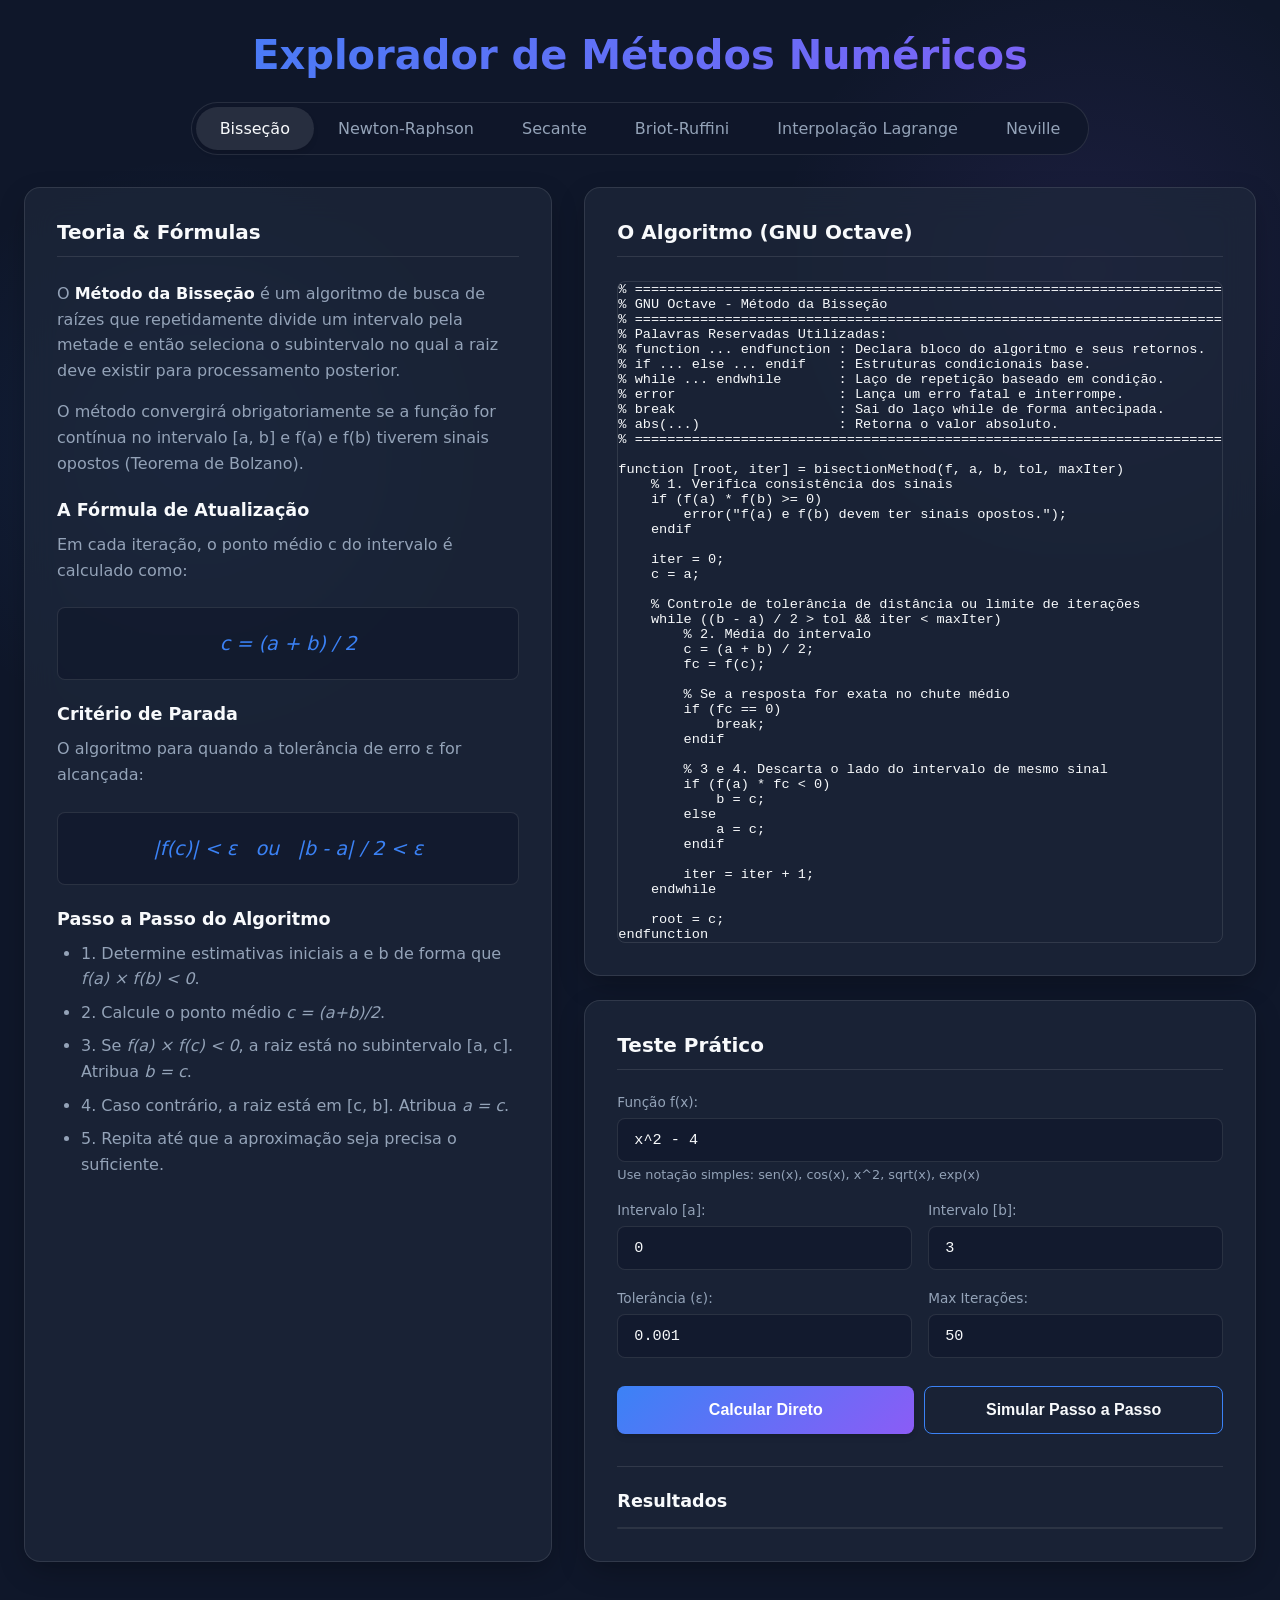
==== index.html @ 8c528873 "first commit" ====
<!DOCTYPE html>
<html lang="pt-BR">

<head>
    <meta charset="UTF-8">
    <meta name="viewport" content="width=device-width, initial-scale=1.0">
    <title>Métodos Numéricos (Offline)</title>
    <!-- Custom CSS -->
    <link rel="stylesheet" href="style.css">
</head>

<body>
    <header class="app-header">
        <h1>Explorador de Métodos Numéricos</h1>
        <nav class="method-selector">
            <button class="active" data-method="bisection">Bisseção</button>
            <button data-method="newton">Newton-Raphson</button>
            <button data-method="secant">Secante</button>
            <button data-method="briot-ruffini">Briot-Ruffini</button>
            <button data-method="lagrange">Interpolação Lagrange</button>
            <button data-method="neville">Neville</button>
        </nav>
    </header>

    <main class="app-container">
        <!-- Left Panel: Theory & Formula -->
        <section class="panel theory-panel glass-panel">
            <h2>Teoria & Fórmulas</h2>
            <div id="theory-content">
                <!-- Content injected by JS -->
            </div>
        </section>

        <!-- Right Panel: Code & Playground -->
        <section class="panel practice-panel">
            <div class="code-container glass-panel">
                <h2>O Algoritmo (GNU Octave)</h2>
                <pre><code id="code-block" class="language-matlab">
// Code injected by JS
                </code></pre>
            </div>

            <div class="playground glass-panel">
                <h2>Teste Prático</h2>
                <form id="calc-form">
                    <div class="input-group" id="func-input-group" style="flex: 1 1 100%;">
                        <label for="func-input">Função f(x):</label>
                        <input type="text" id="func-input" value="x^2 - 4" required placeholder="ex: x^2 - 4">
                        <small style="color: var(--text-secondary); margin-top: 5px; font-size: 0.8rem;">Use notação
                            simples: sen(x), cos(x), x^2, sqrt(x), exp(x)</small>
                    </div>

                    <!-- Bisection Inputs -->
                    <div id="bisection-inputs" class="input-set input-row">
                        <div class="input-group">
                            <label for="interval-a">Intervalo [a]:</label>
                            <input type="number" step="any" id="interval-a" value="0" required>
                        </div>
                        <div class="input-group">
                            <label for="interval-b">Intervalo [b]:</label>
                            <input type="number" step="any" id="interval-b" value="3" required>
                        </div>
                    </div>

                    <!-- Newton Inputs -->
                    <div id="newton-inputs" class="input-set input-row hidden">
                        <div class="input-group">
                            <label for="initial-guess">Chute Inicial x<sub>0</sub>:</label>
                            <input type="number" step="any" id="initial-guess" value="3">
                        </div>
                    </div>

                    <!-- Secant Inputs -->
                    <div id="secant-inputs" class="input-set input-row hidden">
                        <div class="input-group">
                            <label for="secant-x0">x<sub>0</sub>:</label>
                            <input type="number" step="any" id="secant-x0" value="0">
                        </div>
                        <div class="input-group">
                            <label for="secant-x1">x<sub>1</sub>:</label>
                            <input type="number" step="any" id="secant-x1" value="3">
                        </div>
                    </div>

                    <!-- Briot-Ruffini Inputs -->
                    <div id="briot-ruffini-inputs" class="input-set input-row hidden">
                        <div class="input-group" style="flex: 1 1 100%;">
                            <label for="br-coeffs">Coeficientes de P(x), do maior grau para o menor, separados por
                                vírgula:</label>
                            <input type="text" id="br-coeffs" value="1, -5, 6"
                                placeholder="ex: 1, -5, 6 para x² - 5x + 6 = 0">
                        </div>
                        <div class="input-group">
                            <label for="br-a">Raiz a testar (x = a):</label>
                            <input type="number" step="any" id="br-a" value="2">
                        </div>
                    </div>

                    <!-- Lagrange Inputs -->
                    <div id="lagrange-inputs" class="input-set input-row hidden">
                        <div class="input-group" style="flex: 1 1 100%;">
                            <label for="lagrange-points">Pontos conhecidos (x,y separados por ;):</label>
                            <input type="text" id="lagrange-points" value="-1,4; 0,1; 2,-1"
                                placeholder="ex: 1,2; 2,4; 3,9">
                        </div>
                        <div class="input-group">
                            <label for="lagrange-x">Valor alvo de x:</label>
                            <input type="number" step="any" id="lagrange-x" value="1">
                        </div>
                    </div>

                    <!-- Neville Inputs -->
                    <div id="neville-inputs" class="input-set input-row hidden">
                        <div class="input-group" style="flex: 1 1 100%;">
                            <label for="neville-points">Pontos conhecidos (x,y separados por ;):</label>
                            <input type="text" id="neville-points" value="-1,4; 0,1; 2,-1"
                                placeholder="ex: 1,2; 2,4; 3,9">
                        </div>
                        <div class="input-group">
                            <label for="neville-x">Valor alvo de x:</label>
                            <input type="number" step="any" id="neville-x" value="1">
                        </div>
                    </div>

                    <div class="input-row">
                        <div class="input-group">
                            <label for="tolerance">Tolerância (&epsilon;):</label>
                            <input type="number" step="any" id="tolerance" value="0.001" required>
                        </div>
                        <div class="input-group">
                            <label for="max-iter">Max Iterações:</label>
                            <input type="number" id="max-iter" value="50" required>
                        </div>
                    </div>

                    <div class="button-row" style="display: flex; gap: 10px;">
                        <button type="submit" id="btn-calc" class="btn-primary" style="flex: 1;">Calcular
                            Direto</button>
                        <button type="button" id="btn-simulate" class="btn-secondary" style="flex: 1;">Simular Passo a
                            Passo</button>
                    </div>
                </form>

                <div class="results-container">
                    <h3>Resultados</h3>
                    <div id="final-result" class="final-result"></div>

                    <!-- View de Tabela Convencional -->
                    <div id="table-view" class="table-scroller">
                        <table id="results-table">
                            <thead>
                                <!-- Headers injected by JS -->
                            </thead>
                            <tbody>
                                <!-- Rows injected by JS -->
                            </tbody>
                        </table>
                    </div>

                    <!-- View do Simulador Passo a Passo -->
                    <div id="simulator-view" class="simulator-container hidden">
                        <div class="sim-header">
                            <h4 id="sim-step-title">Passo 1/N</h4>
                            <button type="button" id="btn-stop-sim" class="btn-secondary"
                                style="padding: 2px 8px; font-size: 0.8rem;">Sair Simulação</button>
                        </div>
                        <div id="sim-content" class="sim-content">
                            <!-- JS injects the step detail here -->
                        </div>
                        <div class="sim-controls">
                            <button type="button" id="btn-sim-prev" class="btn-secondary" disabled>Anterior</button>
                            <button type="button" id="btn-sim-next" class="btn-primary">Próximo</button>
                        </div>
                    </div>
                </div>
            </div>
        </section>
    </main>
    <!-- JS Modules (ordem importa: parser → métodos → app) -->
    <script src="js/parser.js"></script>
    <script src="js/bisection.js"></script>
    <script src="js/newton.js"></script>
    <script src="js/secant.js"></script>
    <script src="js/briot_ruffini.js"></script>
    <script src="js/lagrange.js"></script>
    <script src="js/neville.js"></script>
    <script src="js/app.js"></script>
</body>

</html>
---- style.css ----
:root {
    --bg-color: #0f172a;
    --panel-bg: rgba(30, 41, 59, 0.7);
    --panel-border: rgba(255, 255, 255, 0.1);
    --text-primary: #f8fafc;
    --text-secondary: #94a3b8;
    --accent: #3b82f6;
    --accent-hover: #2563eb;
    --accent-gradient: linear-gradient(135deg, #3b82f6, #8b5cf6);
    --success: #10b981;
    --danger: #ef4444;
}

* {
    box-sizing: border-box;
    margin: 0;
    padding: 0;
}

body {
    font-family: system-ui, -apple-system, sans-serif;
    background-color: var(--bg-color);
    color: var(--text-primary);
    min-height: 100vh;
    display: flex;
    flex-direction: column;
    padding: 2rem 1.5rem;
    background-image:
        radial-gradient(circle at 15% 50%, rgba(59, 130, 246, 0.1), transparent 25%),
        radial-gradient(circle at 85% 30%, rgba(139, 92, 246, 0.1), transparent 25%);
    background-attachment: fixed;
}

.app-header {
    text-align: center;
    margin-bottom: 2rem;
}

.app-header h1 {
    font-size: 2.5rem;
    font-weight: 700;
    margin-bottom: 1.5rem;
    background: var(--accent-gradient);
    -webkit-background-clip: text;
    -webkit-text-fill-color: transparent;
}

.method-selector {
    display: inline-flex;
    background: rgba(15, 23, 42, 0.8);
    border-radius: 9999px;
    padding: 0.25rem;
    border: 1px solid var(--panel-border);
}

.method-selector button {
    background: transparent;
    border: none;
    color: var(--text-secondary);
    padding: 0.75rem 1.5rem;
    font-size: 1rem;
    font-weight: 500;
    border-radius: 9999px;
    cursor: pointer;
    transition: all 0.3s ease;
    font-family: inherit;
}

.method-selector button:hover {
    color: var(--text-primary);
}

.method-selector button.active {
    background: var(--panel-border);
    color: var(--text-primary);
    box-shadow: 0 4px 6px -1px rgba(0, 0, 0, 0.1);
}

.app-container {
    display: grid;
    grid-template-columns: 1fr 1fr;
    gap: 2rem;
    max-width: 1400px;
    margin: 0 auto;
    width: 100%;
}

.glass-panel {
    background: var(--panel-bg);
    backdrop-filter: blur(16px);
    -webkit-backdrop-filter: blur(16px);
    border: 1px solid var(--panel-border);
    border-radius: 1rem;
    padding: 2rem;
    box-shadow: 0 10px 30px -5px rgba(0, 0, 0, 0.3);
}

h2 {
    font-size: 1.25rem;
    font-weight: 600;
    margin-bottom: 1.5rem;
    color: var(--text-primary);
    border-bottom: 1px solid var(--panel-border);
    padding-bottom: 0.75rem;
    display: flex;
    align-items: center;
    gap: 0.5rem;
}

h3 {
    font-size: 1.1rem;
    margin-bottom: 1rem;
}

/* Form Styles */
.input-row {
    display: flex;
    gap: 1rem;
    flex-wrap: wrap;
}

.input-group {
    display: flex;
    flex-direction: column;
    margin-bottom: 1.25rem;
    flex: 1;
    min-width: 140px;
}

label {
    font-size: 0.85rem;
    font-weight: 500;
    color: var(--text-secondary);
    margin-bottom: 0.5rem;
}

input {
    background: rgba(15, 23, 42, 0.6);
    border: 1px solid var(--panel-border);
    border-radius: 0.5rem;
    padding: 0.75rem 1rem;
    color: var(--text-primary);
    font-family: monospace;
    font-size: 0.95rem;
    transition: all 0.3s;
}

input:focus {
    outline: none;
    border-color: var(--accent);
    box-shadow: 0 0 0 2px rgba(59, 130, 246, 0.2);
}

.btn-primary {
    background: var(--accent-gradient);
    border: none;
    border-radius: 0.5rem;
    color: white;
    padding: 0.875rem 1.5rem;
    font-size: 1rem;
    font-weight: 600;
    cursor: pointer;
    width: 100%;
    margin-top: 0.5rem;
    transition: all 0.2s;
    box-shadow: 0 4px 6px -1px rgba(0, 0, 0, 0.1), 0 2px 4px -1px rgba(0, 0, 0, 0.06);
}

.btn-primary:hover {
    opacity: 0.9;
    transform: translateY(-1px);
    box-shadow: 0 10px 15px -3px rgba(0, 0, 0, 0.1), 0 4px 6px -2px rgba(0, 0, 0, 0.05);
}

.btn-primary:active {
    transform: translateY(1px);
}

.btn-secondary {
    background: transparent;
    border: 1px solid var(--accent);
    border-radius: 0.5rem;
    color: var(--text-primary);
    padding: 0.875rem 1.5rem;
    font-size: 1rem;
    font-weight: 600;
    cursor: pointer;
    width: 100%;
    margin-top: 0.5rem;
    transition: all 0.2s;
}

.btn-secondary:hover:not(:disabled) {
    background: rgba(59, 130, 246, 0.1);
    transform: translateY(-1px);
}

.btn-secondary:active:not(:disabled) {
    transform: translateY(1px);
}

/* Table */
.results-container {
    margin-top: 2rem;
    border-top: 1px solid var(--panel-border);
    padding-top: 1.5rem;
}

.table-scroller {
    overflow-x: auto;
    border-radius: 0.5rem;
    border: 1px solid var(--panel-border);
    background: rgba(15, 23, 42, 0.4);
}

table {
    width: 100%;
    border-collapse: collapse;
    font-family: monospace;
    font-size: 0.85rem;
}

th,
td {
    padding: 0.75rem 1rem;
    text-align: right;
    border-bottom: 1px solid var(--panel-border);
    white-space: nowrap;
}

th {
    background: rgba(255, 255, 255, 0.05);
    font-weight: 600;
    color: var(--text-secondary);
}

tr:last-child td {
    border-bottom: none;
}

tr:nth-child(even) {
    background: rgba(255, 255, 255, 0.02);
}

.final-result {
    margin-bottom: 1rem;
    padding: 1rem;
    background: rgba(16, 185, 129, 0.1);
    border: 1px solid rgba(16, 185, 129, 0.2);
    border-radius: 0.5rem;
    color: var(--success);
    font-weight: 600;
    display: none;
    text-align: center;
    font-size: 1.1rem;
}

.final-result.error {
    background: rgba(239, 68, 68, 0.1);
    border-color: rgba(239, 68, 68, 0.2);
    color: var(--danger);
    font-size: 0.95rem;
    text-align: left;
}

.hidden {
    display: none !important;
}

/* Code Block */
pre {
    margin: 0;
    border-radius: 0.5rem;
    border: 1px solid var(--panel-border);
    overflow-x: auto;
}

code {
    font-family: monospace;
    font-size: 0.85rem;
    border-radius: 0.5rem;
}

.practice-panel {
    display: flex;
    flex-direction: column;
    gap: 1.5rem;
}

/* Theory Content */
.theory-block {
    animation: fadeIn 0.4s ease-out;
}

.theory-block p {
    margin-bottom: 1rem;
    line-height: 1.6;
    color: var(--text-secondary);
}

.theory-block strong {
    color: var(--text-primary);
}

.theory-block .formula-box {
    background: rgba(15, 23, 42, 0.6);
    padding: 1.5rem;
    border-radius: 0.5rem;
    border: 1px solid var(--panel-border);
    margin: 1.5rem 0;
    text-align: center;
    font-size: 1.2rem;
    overflow-x: auto;
    color: var(--accent);
}

.theory-block h3 {
    margin: 1.5rem 0 0.75rem;
    color: var(--text-primary);
    font-size: 1.1rem;
}

.theory-block ul {
    margin-left: 1.5rem;
    margin-bottom: 1.5rem;
    color: var(--text-secondary);
    line-height: 1.6;
}

.theory-block li {
    margin-bottom: 0.5rem;
}

@keyframes fadeIn {
    from {
        opacity: 0;
        transform: translateY(10px);
    }

    to {
        opacity: 1;
        transform: translateY(0);
    }
}

/* Simulator View */
.simulator-container {
    background: rgba(30, 41, 59, 0.4);
    border: 1px solid var(--panel-border);
    border-radius: 8px;
    padding: 15px;
    margin-top: 10px;
    display: flex;
    flex-direction: column;
    gap: 15px;
}

.simulator-container.hidden {
    display: none;
}

.sim-header {
    display: flex;
    justify-content: space-between;
    align-items: center;
    border-bottom: 1px solid var(--panel-border);
    padding-bottom: 10px;
}

.sim-header h4 {
    margin: 0;
    color: var(--accent);
}

.sim-content {
    min-height: 150px;
    background: rgba(15, 23, 42, 0.5);
    padding: 15px;
    border-radius: 6px;
    font-size: 0.95rem;
    line-height: 1.6;
}

.sim-content .formula-box {
    margin: 10px 0;
    font-size: 1.1em;
}

.sim-controls {
    display: flex;
    justify-content: space-between;
    gap: 10px;
}

.sim-controls button {
    flex: 1;
}

.sim-controls button:disabled {
    opacity: 0.5;
    cursor: not-allowed;
}

.highlight-val {
    color: var(--primary);
    font-weight: bold;
}

@media (max-width: 1024px) {
    .app-container {
        grid-template-columns: 1fr;
    }
}
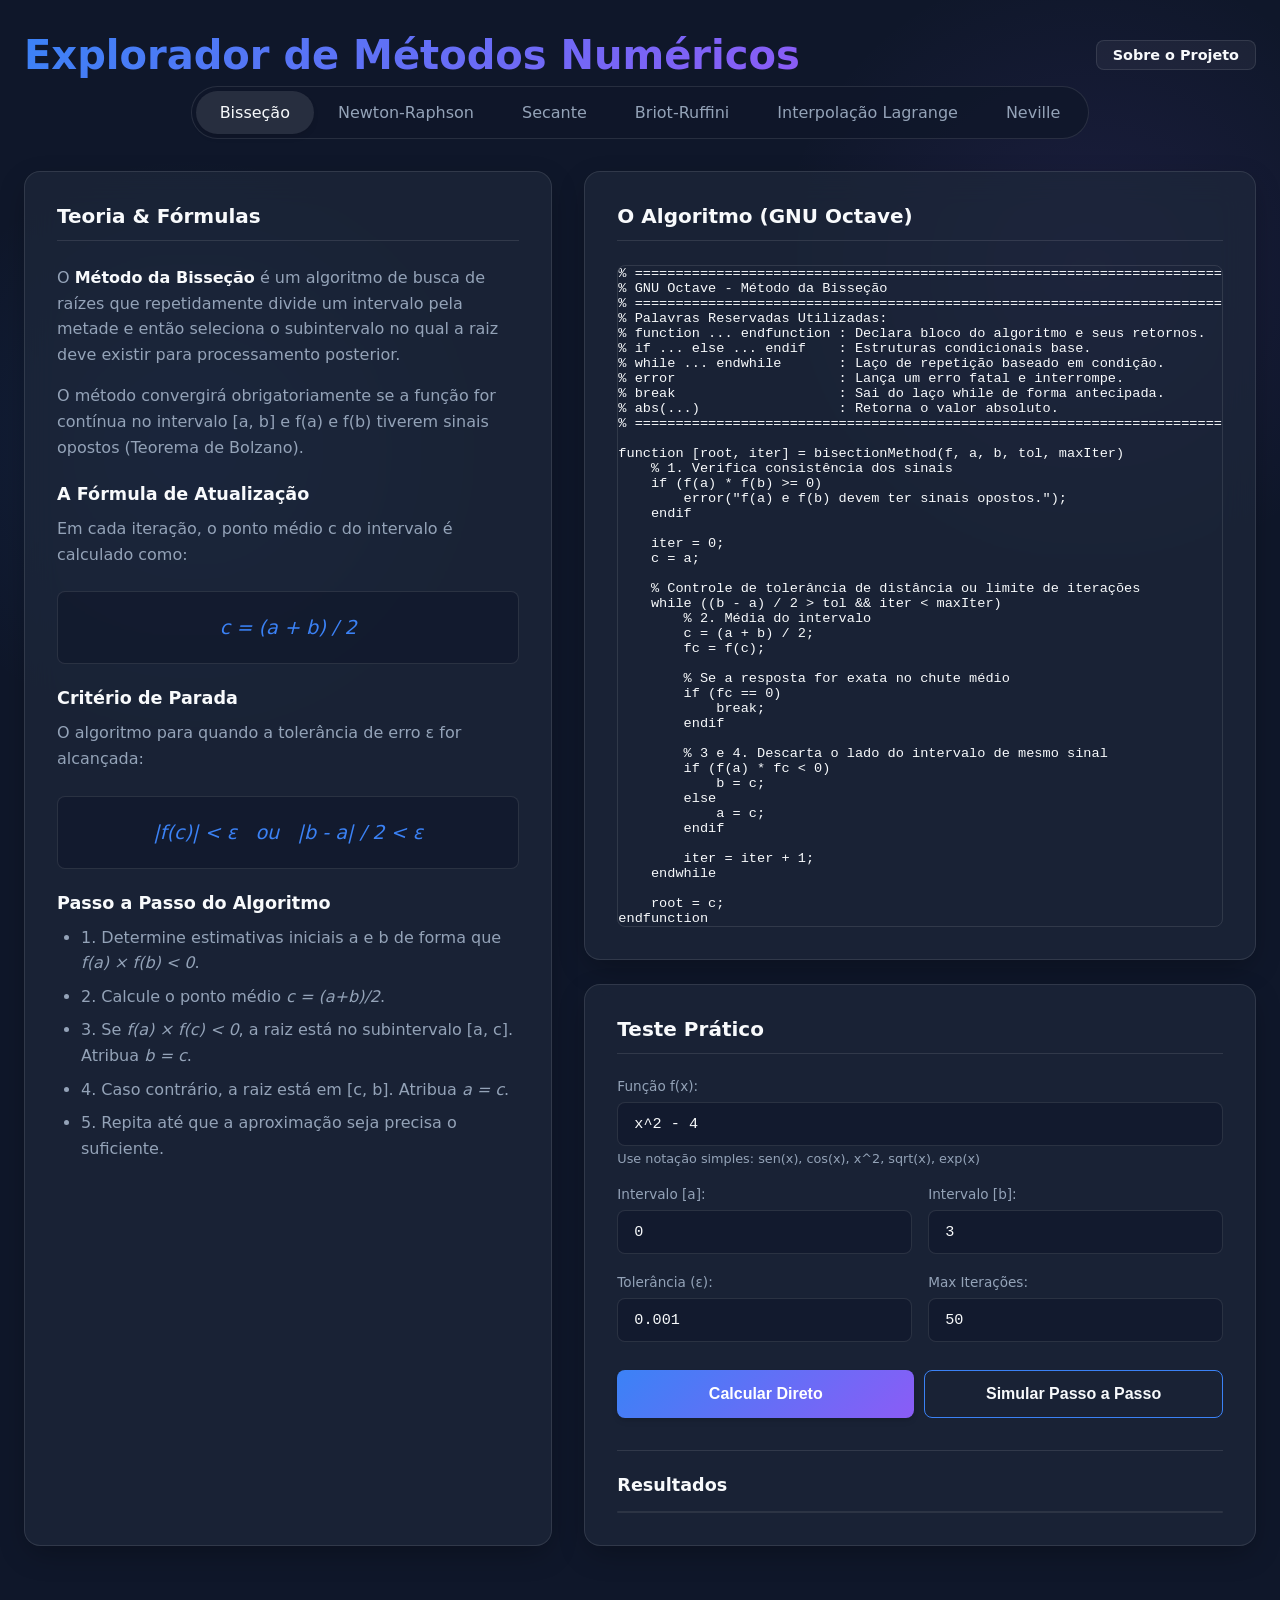
==== commit c720eef3: "page about" ====
--- a/index.html
+++ b/index.html
@@ -11,7 +11,12 @@
 
 <body>
     <header class="app-header">
-        <h1>Explorador de Métodos Numéricos</h1>
+        <div style="display: flex; justify-content: space-between; align-items: center; margin-bottom: 0.5rem;">
+            <h1 style="margin-bottom: 0;">Explorador de Métodos Numéricos</h1>
+            <a href="sobre.html"
+                style="color: var(--text-primary); text-decoration: none; padding: 0.4rem 1rem; border: 1px solid var(--panel-border); border-radius: 0.5rem; background: rgba(255,255,255,0.05); font-weight: 600; font-size: 0.9rem; transition: background 0.2s;">Sobre
+                o Projeto</a>
+        </div>
         <nav class="method-selector">
             <button class="active" data-method="bisection">Bisseção</button>
             <button data-method="newton">Newton-Raphson</button>
